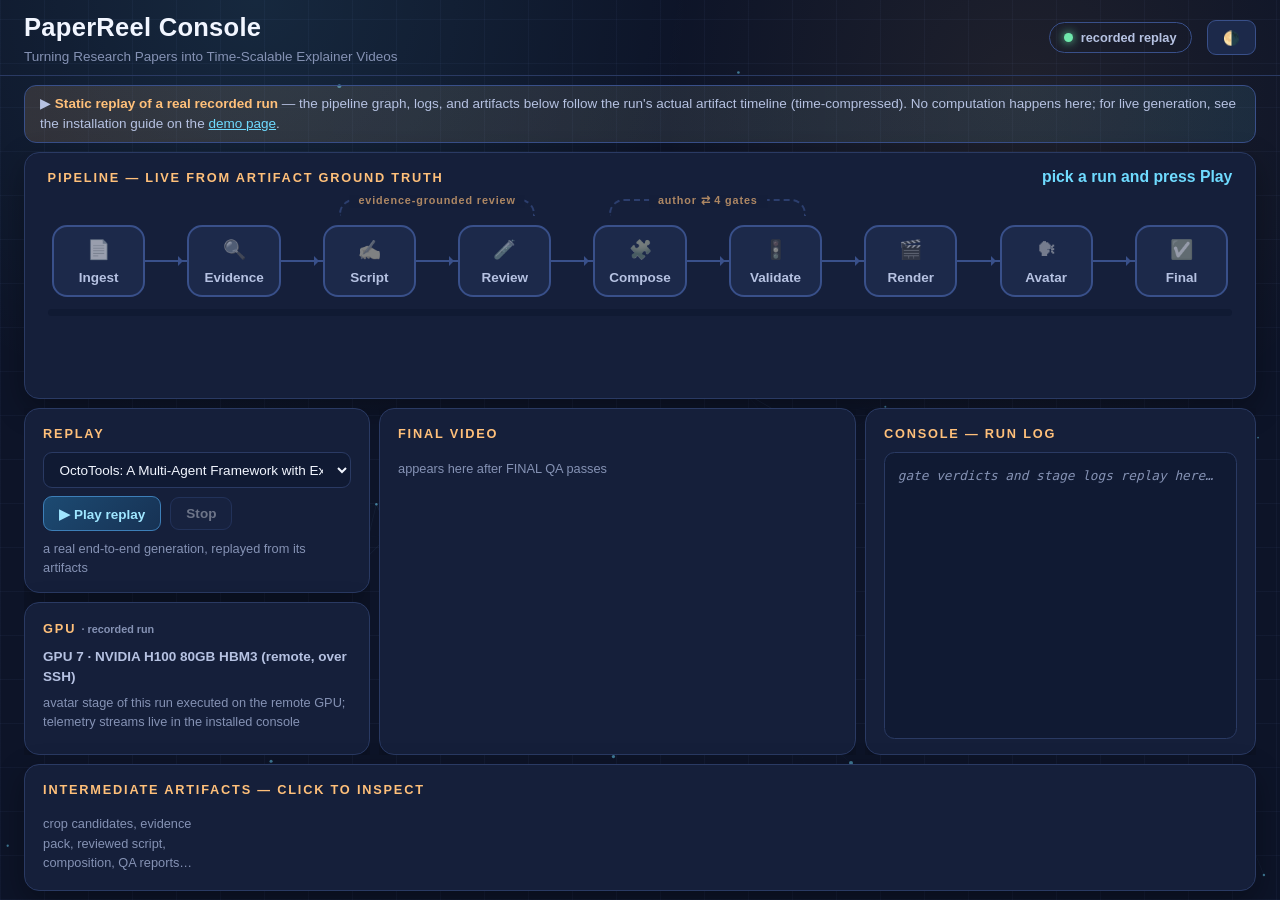
==== console/index.html @ 74ca539f "Console replay: static, backend-free replay of a real recorded run (nine-stage graph, artifacts, fin" ====
<!DOCTYPE html>
<html lang="en">
<head>
<meta charset="UTF-8">
<meta name="viewport" content="width=device-width, initial-scale=1">
<title>PaperReel Console — Replay</title>
<style>
/* type + layout scale with the viewport: 1rem ≈ 15px on a laptop, ~24px on a 4K monitor */
html{font-size:clamp(15px, 0.55vw + 8px, 26px)}
:root{
  --bg:#0D1428; --surface:#151F3A; --raised:#1C294A; --inset:#101A33;
  --line:#2A3A63; --line2:#39508A; --ink:#F2F6FF; --sub:#B6C2E2; --dim:#8592B4;
  --cyan:#6FDBFF; --amber:#FFC07A; --green:#6FE8AC; --red:#FF7A88; --glow:rgba(111,219,255,.2);
  --grid:rgba(140,170,255,.045); --glow1:rgba(102,217,255,.10); --glow2:rgba(243,179,91,.08);
  --shadow:0 10px 30px rgba(0,0,0,.32);
  --mono:ui-monospace,SFMono-Regular,Menlo,Consolas,monospace;
}
:root[data-theme="light"]{
  --bg:#EDF1F9; --surface:#FFFFFF; --raised:#F2F5FC; --inset:#E7EDF8;
  --line:#CBD6EC; --line2:#A9BCE3; --ink:#16203E; --sub:#3E4C70; --dim:#68749A;
  --cyan:#0A6EBD; --amber:#A56110; --green:#0E7D4C; --red:#BE3048; --glow:rgba(10,110,189,.14);
  --grid:rgba(40,80,170,.05); --glow1:rgba(10,110,189,.07); --glow2:rgba(165,97,16,.06);
  --shadow:0 8px 24px rgba(60,80,130,.16);
}
*{box-sizing:border-box;margin:0;padding:0}
html,body{height:100%}
body{
  background:
    radial-gradient(circle at 20% 0%, var(--glow1), transparent 32%),
    radial-gradient(circle at 80% 10%, var(--glow2), transparent 28%),
    repeating-linear-gradient(0deg, var(--grid) 0 1px, transparent 1px 44px),
    repeating-linear-gradient(90deg, var(--grid) 0 1px, transparent 1px 44px),
    var(--bg);
  color:var(--ink);font:1rem/1.5 -apple-system,'Segoe UI',Helvetica,Arial,sans-serif;
  display:flex;flex-direction:column;height:100vh;overflow:hidden}
/* everything fits the viewport: hero (auto) + main grid (flexes) + artifacts strip (auto);
   long content scrolls INSIDE its card, never stretches the page */
.shell{width:100%;margin:0 auto;padding:.6rem 1.6rem .6rem;flex:1;min-height:0;
  display:grid;grid-template-rows:auto minmax(0,1fr) auto;grid-template-columns:minmax(0,1fr);gap:.6rem}
button{cursor:pointer;border:1px solid var(--line2);background:var(--raised);color:var(--ink);
  border-radius:.6rem;padding:.55rem 1rem;font-size:.9rem;font-weight:600}
button:hover{border-color:var(--cyan)}
button.primary{background:linear-gradient(135deg,#1c4a72,#173254);border-color:#3d7fb8;color:#9fe6ff;font-weight:700}
:root[data-theme="light"] button.primary{background:linear-gradient(135deg,#0A6EBD,#0a5a9a);border-color:#0A6EBD;color:#fff}
button:disabled{opacity:.4;cursor:default}
input,select{background:var(--inset);border:1px solid var(--line);color:var(--ink);
  border-radius:.6rem;padding:.55rem .75rem;font-size:.9rem;width:100%}
.chip{display:inline-flex;align-items:center;gap:.5rem;border:1px solid var(--line2);
  border-radius:999px;padding:.35rem .95rem;font-size:.85rem;font-weight:700;color:var(--sub)}
.dot{width:.6rem;height:.6rem;border-radius:50%;background:var(--dim)}
.dot.ok{background:var(--green);box-shadow:0 0 10px var(--green)}
.dot.bad{background:var(--red);box-shadow:0 0 10px var(--red)}

header{display:flex;align-items:center;gap:1rem;padding:.55rem 1.6rem;border-bottom:1px solid var(--line)}
header .logo{color:var(--ink);font-weight:800;font-size:1.7rem;letter-spacing:.01em}
header .sub{color:var(--dim);font-size:.9rem}
header .grow{flex:1}

.card{background:var(--surface);border:1px solid var(--line);border-radius:1rem;padding:1rem 1.2rem;
  box-shadow:var(--shadow)}
.card h3{font-size:.85rem;letter-spacing:.14em;color:var(--amber);margin-bottom:.6rem;text-transform:uppercase;font-weight:800}

.grid{display:grid;grid-template-columns:minmax(19rem,23rem) minmax(0,1fr) minmax(20rem,26rem);gap:.6rem;min-height:0;align-items:stretch}
.col{display:flex;flex-direction:column;gap:.6rem;min-width:0;min-height:0;overflow-y:auto;overflow-x:hidden}

/* ---- pipeline hero ---- */
#flow{padding:.8rem 1.5rem}
#flow .head{display:flex;align-items:baseline;gap:1rem;margin-bottom:.4rem}
#flow .head h3{margin:0}
#flow .grow{flex:1}
#stageSum{font-size:1.05rem;font-weight:800;color:var(--cyan)}
/* 'safe center': when the rail is wider than the card (small window / high zoom) it
   left-aligns and scrolls instead of cropping the first stages off-screen */
.rail{display:flex;align-items:center;justify-content:safe center;gap:0;overflow-x:auto;padding:2rem .3rem .2rem}
.node{min-width:6.2rem;text-align:center;padding:.6rem .55rem .5rem;border:2px solid var(--line2);border-radius:1rem;
  background:var(--raised);color:var(--sub);font-size:.9rem;font-weight:700;position:relative;transition:all .3s}
.node .ic{font-size:1.25rem;display:block;margin-bottom:.25rem;filter:grayscale(.85);opacity:.55}
.node.active{border-color:var(--cyan);color:var(--cyan);background:var(--inset);
  box-shadow:0 0 0 1px var(--cyan),0 0 24px var(--glow);animation:pulse 1.2s infinite}
.node.active .ic{filter:none;opacity:1}
.node.pass{border-color:var(--green);color:var(--ink)}
.node.pass .ic{filter:none;opacity:1}
.node.fail{border-color:var(--red);color:var(--red);animation:shake .5s}
.node.wait{border-color:var(--amber);border-style:dashed;color:var(--amber)}
@keyframes pulse{0%,100%{box-shadow:0 0 0 1px var(--cyan),0 0 8px var(--glow)}50%{box-shadow:0 0 0 1px var(--cyan),0 0 28px var(--glow)}}
@keyframes shake{25%{transform:translateX(-3px)}75%{transform:translateX(3px)}}
.edge{width:2.8rem;height:2px;background:linear-gradient(90deg,var(--line2),var(--line2));position:relative;flex:none}
.edge::after{content:"";position:absolute;right:-1px;top:-4px;border:5px solid transparent;border-left-color:var(--line2)}
.edge.lit{background:linear-gradient(90deg,var(--cyan),var(--green))} .edge.lit::after{border-left-color:var(--green)}
.loopwrap{position:relative;display:flex;align-items:center}
.loop{position:absolute;top:-1.7rem;left:7%;right:7%;height:1.15rem;border:2px dashed var(--line2);
  border-bottom:none;border-radius:1rem 1rem 0 0;opacity:.65}
.loop.lit{border-color:var(--amber);opacity:1;animation:pulse 1.2s infinite}
.loop span{position:absolute;top:-.62rem;left:50%;transform:translateX(-50%);font-size:.72rem;white-space:nowrap;
  background:var(--surface);padding:0 .6rem;color:var(--amber);letter-spacing:.08em;font-weight:800}
#flowbar{height:.42rem;border-radius:.3rem;background:var(--inset);margin-top:.6rem;overflow:hidden}
#flowbar i{display:block;height:100%;width:0;border-radius:.3rem;transition:width .6s;
  background:linear-gradient(90deg,var(--cyan),var(--green))}

/* ---- console log: fills its column, scrolls internally, never stretches the page ---- */
#logcard{flex:1;display:flex;flex-direction:column;min-height:0}
#log{flex:1;min-height:0;overflow-y:auto;font:.85rem/1.55 var(--mono);background:var(--inset);border-radius:.7rem;
  padding:.85rem;border:1px solid var(--line);white-space:pre-wrap;word-break:break-word}
#log .info{color:var(--dim)} #log .cmd{color:var(--cyan);font-weight:600} #log .pipe{color:var(--sub)}
#log .agent{color:var(--cyan)} #log .tool{color:var(--amber)} #log .gate{color:var(--green);font-weight:700}
#log .error{color:var(--red)} #log .loop{color:var(--amber);font-weight:700} #log .raw{color:var(--dim)}
#log .atext{color:var(--ink);border-left:2px solid var(--cyan);padding-left:.6rem;margin:.35rem 0;display:block}
#log .empty{color:var(--dim);font-style:italic}

/* ---- gpu ---- */
.gpubox{margin-bottom:.5rem}
.gpubox .name{font-size:.9rem;color:var(--sub);font-weight:700}
.gpubox .big{font-size:1.9rem;font-weight:800;color:var(--cyan);line-height:1.1}
.bar{height:.5rem;border-radius:.3rem;background:var(--inset);overflow:hidden;margin:.3rem 0}
.bar>i{display:block;height:100%;background:linear-gradient(90deg,#2f8fdd,var(--cyan));transition:width .5s}


/* ---- artifacts gallery ---- */
#arts{display:grid;grid-auto-flow:column;grid-auto-columns:10rem;gap:.8rem;overflow-x:auto;padding-bottom:.2rem;min-width:0}
.art{border:1px solid var(--line2);border-radius:1rem;background:var(--raised);
  padding:.7rem;cursor:pointer;text-align:center;transition:all .2s}
.art:hover{border-color:var(--cyan);transform:translateY(-2px);box-shadow:var(--shadow)}
.art img{width:100%;height:3rem;object-fit:contain;background:#fff;border-radius:.5rem}
.art .ph{height:3rem;display:flex;align-items:center;justify-content:center;font-size:1.3rem;color:var(--dim);
  background:var(--inset);border-radius:.5rem}
.art .nm{font:.72rem var(--mono);color:var(--sub);margin-top:.3rem;overflow:hidden;text-overflow:ellipsis;white-space:nowrap}
.art .st{font-size:.7rem;letter-spacing:.12em;color:var(--amber);text-transform:uppercase;font-weight:800;margin-top:.15rem}
#artCount{color:var(--dim);font-size:.85rem;font-weight:600;margin-left:.7rem;text-transform:none;letter-spacing:0}

/* ---- modal / settings ---- */
#modal,#settings{position:fixed;inset:0;background:rgba(5,8,18,.7);display:none;align-items:center;justify-content:center;z-index:50}
#modal .inner{width:min(78rem,94vw);height:min(50rem,90vh);background:var(--bg);border:1px solid var(--line2);
  border-radius:1.1rem;display:flex;flex-direction:column;overflow:hidden}
#modal .bar{display:flex;align-items:center;padding:.8rem 1.1rem;border-bottom:1px solid var(--line);background:var(--raised)}
#modal .body{flex:1;overflow:auto}
#modal iframe{width:100%;height:100%;border:0;background:#fff}
#modal img{max-width:100%;display:block;margin:auto}
#modal pre{font:.85rem/1.55 var(--mono);color:var(--ink);padding:1.2rem;white-space:pre-wrap}
#settings .inner{width:min(36rem,94vw);background:var(--surface);border:1px solid var(--line2);
  border-radius:1.1rem;padding:1.6rem;display:flex;flex-direction:column;gap:.8rem}
#settings label{font-size:.85rem;color:var(--sub);font-weight:700}
#settings .hint{font-size:.8rem;color:var(--dim)}
#finalbox{min-width:0;min-height:0;overflow:hidden;display:flex;flex-direction:column}
#finalbox .vwrap{flex:1;min-height:0;display:flex}
#finalbox video{max-width:100%;max-height:100%;width:auto;height:auto;margin:auto;display:block;
  border-radius:.8rem;border:1px solid var(--line2);background:#000}
.row2{display:flex;gap:.6rem;align-items:center;flex-wrap:wrap;margin-bottom:.55rem}
label.up{border:1.5px dashed var(--line2);border-radius:.85rem;padding:.6rem;display:block;text-align:center;
  color:var(--sub);cursor:pointer;margin-bottom:.7rem;font-weight:700}
label.up:hover{border-color:var(--cyan);color:var(--cyan)}
label.up.got{border-color:var(--green);color:var(--green)}
.modes{display:flex;border:1px solid var(--line2);border-radius:.8rem;overflow:hidden;margin-bottom:.8rem}
.modes button{flex:1;border:0;border-radius:0;background:transparent;color:var(--dim);padding:.55rem .3rem;font-weight:700}
.modes button.sel{background:var(--glow);color:var(--cyan)}
.note{font-size:.85rem;color:var(--dim);margin-top:.4rem}
a{color:var(--cyan)}
</style>
<style>
.banner{background:linear-gradient(90deg,rgba(255,192,122,.14),rgba(111,219,255,.10));
  border:1px solid var(--line2);border-radius:.8rem;padding:.5rem 1rem;font-size:.9rem;color:var(--sub)}
.banner b{color:var(--amber)}
</style>
</head>
<body>
<canvas id="bgfx" style="position:fixed;inset:0;z-index:-1;width:100vw;height:100vh"></canvas>

<header>
  <div>
    <div class="logo">PaperReel Console</div>
    <div class="sub">Turning Research Papers into Time-Scalable Explainer Videos</div>
  </div>
  <div class="grow"></div>
  <span class="chip"><span class="dot ok"></span>recorded replay</span>
  <button id="themeBtn" title="light / dark">🌗</button>
</header>

<div class="shell">
  <div class="banner">▶ <b>Static replay of a real recorded run</b> — the pipeline graph, logs, and
  artifacts below follow the run's actual artifact timeline (time-compressed). No computation
  happens here; for live generation, see the installation guide on the
  <a href="../" style="color:var(--cyan)">demo page</a>.</div>

  <div class="card" id="flow">
    <div class="head">
      <h3>Pipeline — live from artifact ground truth</h3>
      <div class="grow"></div>
      <span id="stageSum">pick a run and press Play</span>
    </div>
    <div class="rail" id="rail"></div>
    <div id="flowbar"><i></i></div>
  </div>

  <div class="grid">
    <div class="col">
      <div class="card">
        <h3>Replay</h3>
        <div class="row2"><select id="runSel" style="flex:1"></select></div>
        <div class="row2">
          <button class="primary" id="go">▶ Play replay</button>
          <button id="stopBtn" disabled>Stop</button>
        </div>
        <div class="note" id="runNote"></div>
      </div>
      <div class="card">
        <h3>GPU <span style="color:var(--dim);font-size:.72rem;text-transform:none;letter-spacing:0">· recorded run</span></h3>
        <div class="gpubox">
          <div class="name">GPU 7 · NVIDIA H100 80GB HBM3 (remote, over SSH)</div>
          <div class="note">avatar stage of this run executed on the remote GPU; telemetry
          streams live in the installed console</div>
        </div>
      </div>
    </div>

    <div class="col">
      <div class="card" id="finalbox" style="flex:1">
        <h3>Final video</h3>
        <div class="note" id="finalNote">appears here after FINAL QA passes</div>
      </div>
    </div>

    <div class="col">
      <div class="card" id="logcard">
        <h3>Console — run log</h3>
        <div id="log"><span class="empty">gate verdicts and stage logs replay here…</span></div>
      </div>
    </div>
  </div>

  <div class="card">
    <h3>Intermediate artifacts — click to inspect<span id="artCount"></span></h3>
    <div id="arts"><span class="note">crop candidates, evidence pack, reviewed script, composition, QA reports…</span></div>
  </div>
</div>

<div id="modal"><div class="inner">
  <div class="bar"><b id="mTitle" style="flex:1"></b><button onclick="modal.style.display='none'">close</button></div>
  <div class="body" id="mBody"></div>
</div></div>

<script>
const $=q=>document.querySelector(q);

/* theme + particle background (same as the live console) */
const savedTheme=localStorage.getItem("prTheme");
if(savedTheme)document.documentElement.dataset.theme=savedTheme;
$("#themeBtn").onclick=()=>{
  const cur=document.documentElement.dataset.theme==="light"?"":"light";
  if(cur)document.documentElement.dataset.theme=cur;else delete document.documentElement.dataset.theme;
  localStorage.setItem("prTheme",cur);
};
(()=>{
  const cv=$("#bgfx"),ctx=cv.getContext("2d");
  let W,H,pts;
  function reset(){
    W=cv.width=innerWidth*devicePixelRatio;H=cv.height=innerHeight*devicePixelRatio;
    const n=Math.round(innerWidth/26);
    pts=Array.from({length:n},()=>({x:Math.random()*W,y:Math.random()*H,
      vx:(Math.random()-.5)*.18*devicePixelRatio,vy:(Math.random()-.5)*.18*devicePixelRatio,
      r:(Math.random()*1.4+.7)*devicePixelRatio}));
  }
  reset();addEventListener("resize",reset);
  const LINK=130*devicePixelRatio;
  function tick(){
    const light=document.documentElement.dataset.theme==="light";
    const dot=light?"10,110,189":"111,219,255", ln=light?"40,90,180":"140,190,255";
    ctx.clearRect(0,0,W,H);
    for(const p of pts){
      p.x+=p.vx;p.y+=p.vy;
      if(p.x<0||p.x>W)p.vx*=-1;if(p.y<0||p.y>H)p.vy*=-1;
      ctx.beginPath();ctx.arc(p.x,p.y,p.r,0,7);
      ctx.fillStyle=`rgba(${dot},${light?.28:.5})`;ctx.fill();
    }
    ctx.lineWidth=devicePixelRatio*.6;
    for(let i=0;i<pts.length;i++)for(let j=i+1;j<pts.length;j++){
      const a=pts[i],b=pts[j],dx=a.x-b.x,dy=a.y-b.y,d2=dx*dx+dy*dy;
      if(d2<LINK*LINK){
        ctx.strokeStyle=`rgba(${ln},${(1-Math.sqrt(d2)/LINK)*(light?.14:.16)})`;
        ctx.beginPath();ctx.moveTo(a.x,a.y);ctx.lineTo(b.x,b.y);ctx.stroke();
      }
    }
    requestAnimationFrame(tick);
  }
  tick();
})();

/* pipeline rail (same structure as live console) */
const META={ingest:["📄","Ingest"],evidence:["🔍","Evidence"],script:["✍️","Script"],
  review:["🧪","Review"],compose:["🧩","Compose"],validate:["🚦","Validate"],
  render:["🎬","Render"],avatar:["🗣","Avatar"],final:["✅","Final"]};
const ORDER=["ingest","evidence","script","review","compose","validate","render","avatar","final"];
const GROUPS=[["ingest"],["evidence"],["script","review","evidence-grounded review"],
  ["compose","validate","author ⇄ 4 gates"],["render"],["avatar"],["final"]];
const LOOPS={script:"review",compose:"validate"};
const rail=$("#rail");
function mkNode(k){const n=document.createElement("div");n.className="node";n.id="node_"+k;
  n.innerHTML=`<span class="ic">${META[k][0]}</span>${META[k][1]}`;return n;}
function mkEdge(k){const e=document.createElement("div");e.className="edge";e.id="edge_"+k;return e;}
GROUPS.forEach((g,i)=>{
  if(i>0)rail.appendChild(mkEdge(g[0]));
  if(g.length===1){rail.appendChild(mkNode(g[0]));return;}
  const host=document.createElement("div");host.className="loopwrap";
  const arc=document.createElement("div");arc.className="loop";arc.id="loop_"+g[0];
  arc.innerHTML=`<span>${g[2]}</span>`;
  host.appendChild(arc);host.appendChild(mkNode(g[0]));
  host.appendChild(mkEdge(g[1]));host.appendChild(mkNode(g[1]));
  rail.appendChild(host);
});
const passed=new Set();let currentStage=null;
function setStage(s,st){
  const n=$("#node_"+s); if(!n)return;
  n.classList.remove("active","pass","fail","wait");
  if(st!=="idle")n.classList.add(st);
  if(st==="pass"){passed.add(s);const e=$("#edge_"+s);if(e)e.classList.add("lit");}
  if(st==="active")currentStage=s;
  const owner=Object.keys(LOOPS).find(k=>LOOPS[k]===s||k===s);
  if(owner){const arc=$("#loop_"+owner);
    if(arc)arc.classList.toggle("lit",st==="active"||st==="fail"||st==="wait");}
  const done=ORDER.filter(k=>passed.has(k)).length;
  const cur=st==="active"?s:currentStage;
  $("#stageSum").textContent=`Stage ${Math.min(done+1,9)}/9 · ${META[cur||s][1]}`;
  $("#flowbar i").style.width=(done/9*100)+"%";
}

const log=$("#log");
function clearEmpty(){const e=log.querySelector(".empty");if(e)e.remove();}
function addLog(cls,txt){clearEmpty();const d=document.createElement("span");d.className=cls;
  d.textContent=txt+"\n";log.appendChild(d);log.scrollTop=log.scrollHeight;}

/* runs registry + player */
let RUNS=[],timers=[],curRun=null;
const seenArts=new Set();
const modal=$("#modal");
fetch("runs.json").then(r=>r.json()).then(j=>{
  RUNS=j;
  $("#runSel").innerHTML=j.map(r=>`<option value="${r.name}">${r.title}</option>`).join("");
  if(j.length)$("#runNote").textContent="a real end-to-end generation, replayed from its artifacts";
});
function resetUI(){
  timers.forEach(clearTimeout);timers=[];
  log.innerHTML="";$("#arts").innerHTML="";$("#artCount").textContent="";seenArts.clear();
  passed.clear();currentStage=null;$("#flowbar i").style.width="0";
  $("#finalbox").innerHTML='<h3>Final video</h3><div class="note" id="finalNote">running…</div>';
  document.querySelectorAll(".node").forEach(n=>n.className="node");
  document.querySelectorAll(".edge").forEach(e=>e.classList.remove("lit"));
}
$("#go").onclick=async()=>{
  curRun=$("#runSel").value;
  const events=await (await fetch(`runs/${curRun}/events.json`)).json();
  resetUI();
  $("#go").disabled=true;$("#stopBtn").disabled=false;
  for(const ev of events){
    timers.push(setTimeout(()=>handle(ev),ev.t*1000));
  }
};
$("#stopBtn").onclick=()=>{timers.forEach(clearTimeout);timers=[];$("#go").disabled=false;$("#stopBtn").disabled=true;};
function handle(ev){
  if(ev.type==="log")addLog(ev.cls,ev.text);
  else if(ev.type==="stage")setStage(ev.stage,ev.status);
  else if(ev.type==="artifact")addArt(ev);
  else if(ev.type==="done"){
    addLog(ev.ok?"gate":"error",ev.ok?"✔ DONE — final video ready":"✖ run ended without a final video");
    if(ev.video){
      $("#finalbox").innerHTML='<h3>Final video</h3>'+
        `<div class="vwrap"><video controls src="runs/${curRun}/${ev.video}"></video></div>`+
        `<div class="note" style="flex:none"><a href="runs/${curRun}/${ev.video}" download>download video.mp4</a></div>`;
      setStage("final","pass");
      $("#stageSum").textContent="Complete · 9/9 gates passed";$("#flowbar i").style.width="100%";
    }
    $("#go").disabled=false;$("#stopBtn").disabled=true;
  }
}
function addArt(ev){
  if(seenArts.has(ev.path))return;seenArts.add(ev.path);
  if($("#arts .note"))$("#arts").innerHTML="";
  const url=`runs/${curRun}/${ev.path}`;
  const d=document.createElement("div");d.className="art";
  const icon={json:"{ }",text:"¶",html:"</>",video:"▶"}[ev.kind]||"◻";
  d.innerHTML=(ev.kind==="image"?`<img src="${url}">`:`<div class="ph">${icon}</div>`)+
    `<div class="st">${ev.stage}</div><div class="nm">${ev.name}</div>`;
  d.onclick=async()=>{
    $("#mTitle").textContent=ev.name;const b=$("#mBody");b.innerHTML="";
    if(ev.kind==="image")b.innerHTML=`<img src="${url}">`;
    else if(ev.kind==="html")b.innerHTML=`<iframe src="${url}"></iframe>`;
    else if(ev.kind==="video")b.innerHTML=`<video controls autoplay style="width:100%" src="${url}"></video>`;
    else{const t=await (await fetch(url)).text();
      let pretty=t;try{pretty=JSON.stringify(JSON.parse(t),null,2)}catch(e){}
      b.innerHTML="<pre></pre>";b.firstChild.textContent=pretty.slice(0,60000);}
    modal.style.display="flex";
  };
  $("#arts").appendChild(d);
  $("#artCount").textContent=` · ${seenArts.size} artifact${seenArts.size>1?"s":""}`;
}
</script>
</body>
</html>
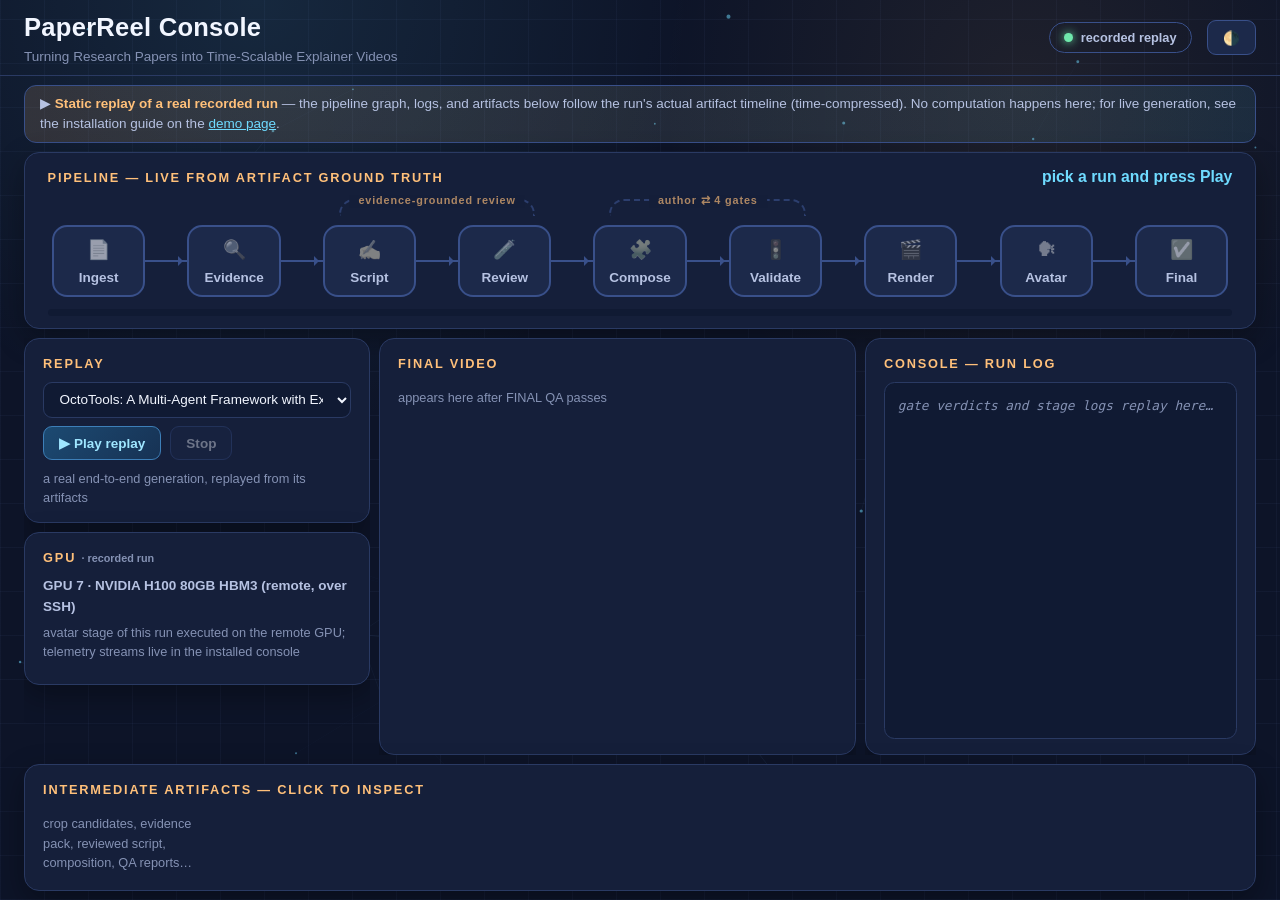
==== commit 0f996d57: "Console replay: fix shell row template for the banner row" ====
--- a/console/index.html
+++ b/console/index.html
@@ -156,6 +156,8 @@
 a{color:var(--cyan)}
 </style>
 <style>
+/* static page has 4 shell rows (banner, hero, grid, artifacts) — grid must stay the flex row */
+.shell{grid-template-rows:auto auto minmax(0,1fr) auto}
 .banner{background:linear-gradient(90deg,rgba(255,192,122,.14),rgba(111,219,255,.10));
   border:1px solid var(--line2);border-radius:.8rem;padding:.5rem 1rem;font-size:.9rem;color:var(--sub)}
 .banner b{color:var(--amber)}
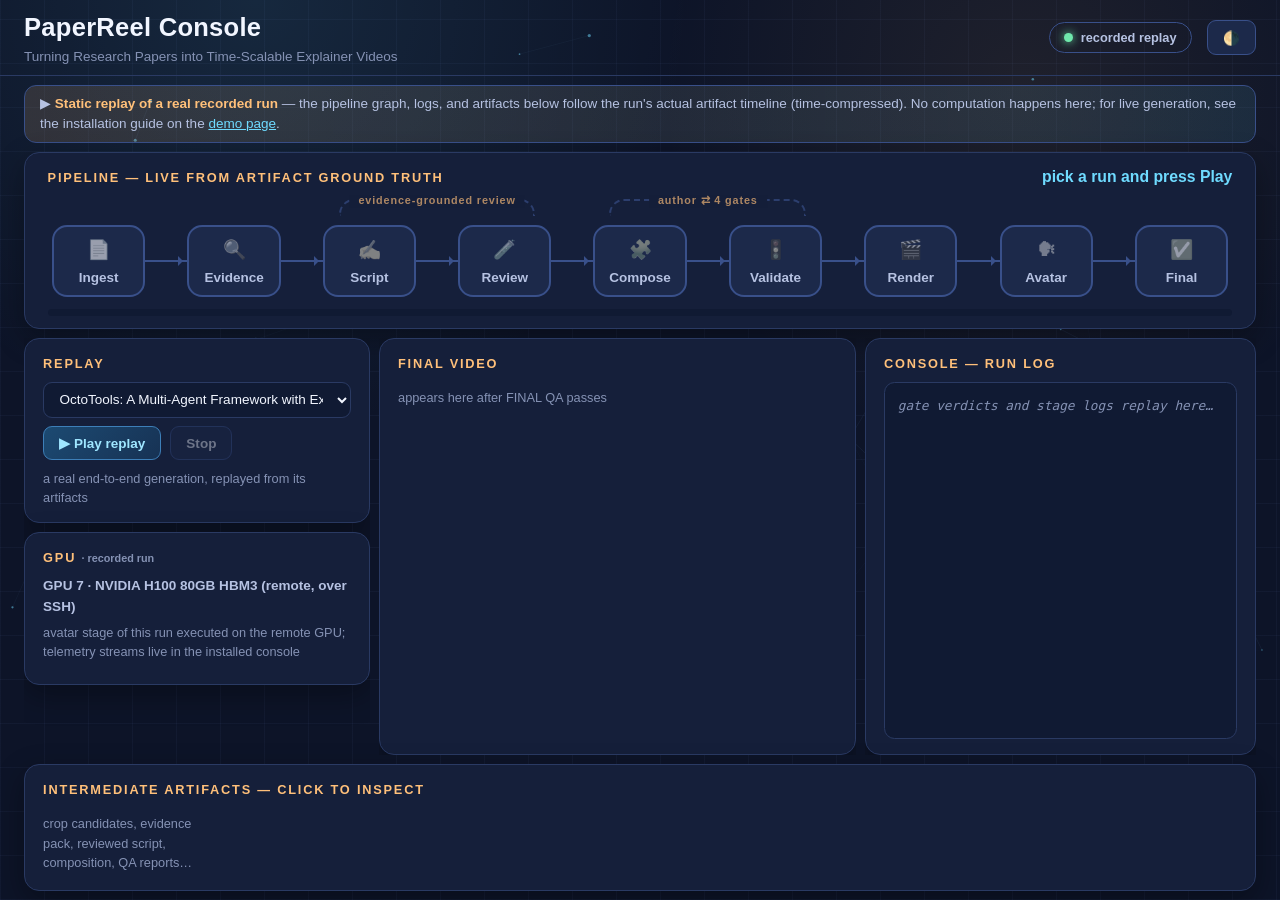
==== commit e7e2b0aa: "Console replay: dedup DONE log line" ====
--- a/console/index.html
+++ b/console/index.html
@@ -360,7 +360,7 @@
   else if(ev.type==="stage")setStage(ev.stage,ev.status);
   else if(ev.type==="artifact")addArt(ev);
   else if(ev.type==="done"){
-    addLog(ev.ok?"gate":"error",ev.ok?"✔ DONE — final video ready":"✖ run ended without a final video");
+    if(!ev.ok)addLog("error","✖ run ended without a final video");
     if(ev.video){
       $("#finalbox").innerHTML='<h3>Final video</h3>'+
         `<div class="vwrap"><video controls src="runs/${curRun}/${ev.video}"></video></div>`+
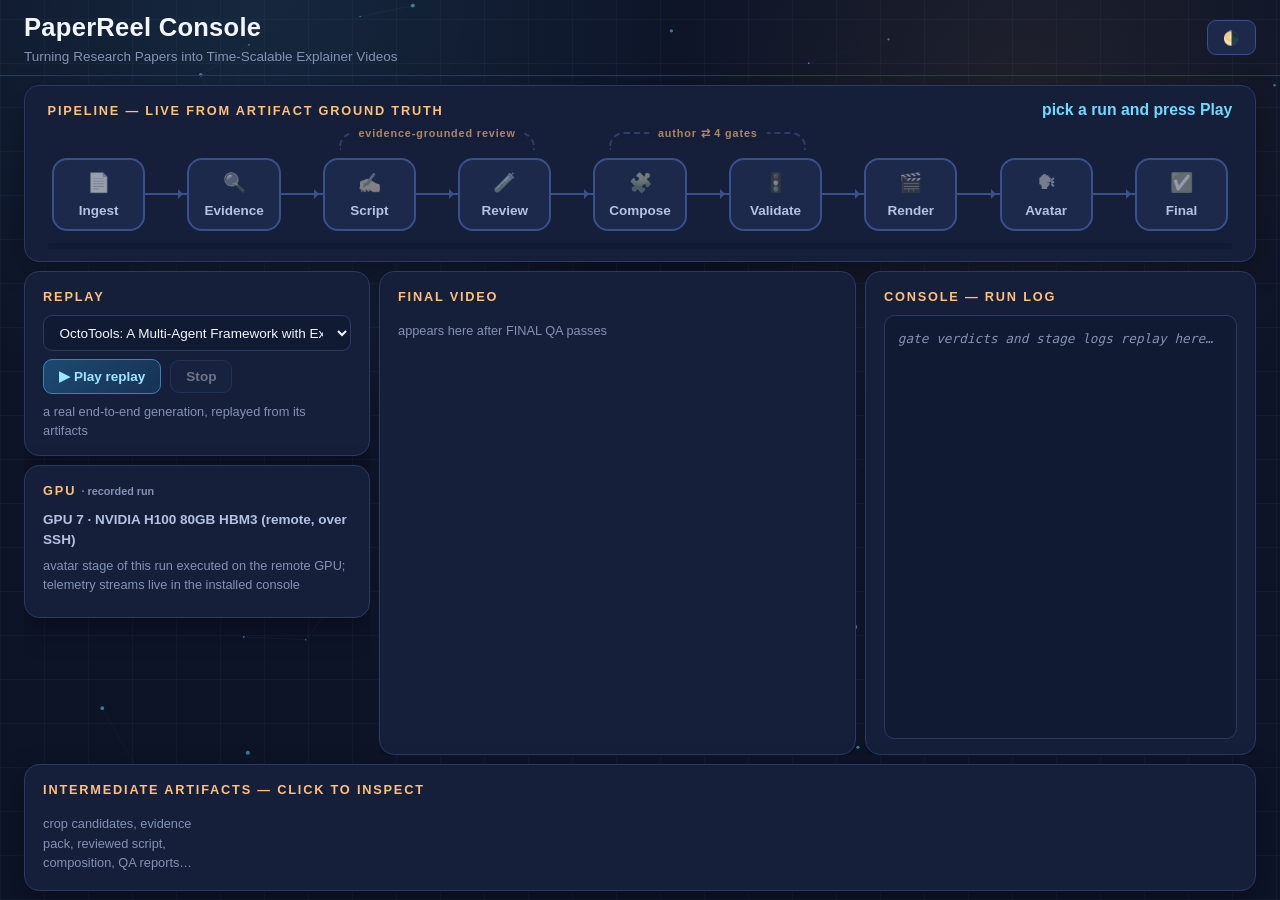
==== commit 3968af28: "Console: drop replay banner/chip; nav label Console" ====
--- a/console/index.html
+++ b/console/index.html
@@ -156,8 +156,6 @@
 a{color:var(--cyan)}
 </style>
 <style>
-/* static page has 4 shell rows (banner, hero, grid, artifacts) — grid must stay the flex row */
-.shell{grid-template-rows:auto auto minmax(0,1fr) auto}
 .banner{background:linear-gradient(90deg,rgba(255,192,122,.14),rgba(111,219,255,.10));
   border:1px solid var(--line2);border-radius:.8rem;padding:.5rem 1rem;font-size:.9rem;color:var(--sub)}
 .banner b{color:var(--amber)}
@@ -172,16 +170,10 @@
     <div class="sub">Turning Research Papers into Time-Scalable Explainer Videos</div>
   </div>
   <div class="grow"></div>
-  <span class="chip"><span class="dot ok"></span>recorded replay</span>
   <button id="themeBtn" title="light / dark">🌗</button>
 </header>
 
 <div class="shell">
-  <div class="banner">▶ <b>Static replay of a real recorded run</b> — the pipeline graph, logs, and
-  artifacts below follow the run's actual artifact timeline (time-compressed). No computation
-  happens here; for live generation, see the installation guide on the
-  <a href="../" style="color:var(--cyan)">demo page</a>.</div>
-
   <div class="card" id="flow">
     <div class="head">
       <h3>Pipeline — live from artifact ground truth</h3>
